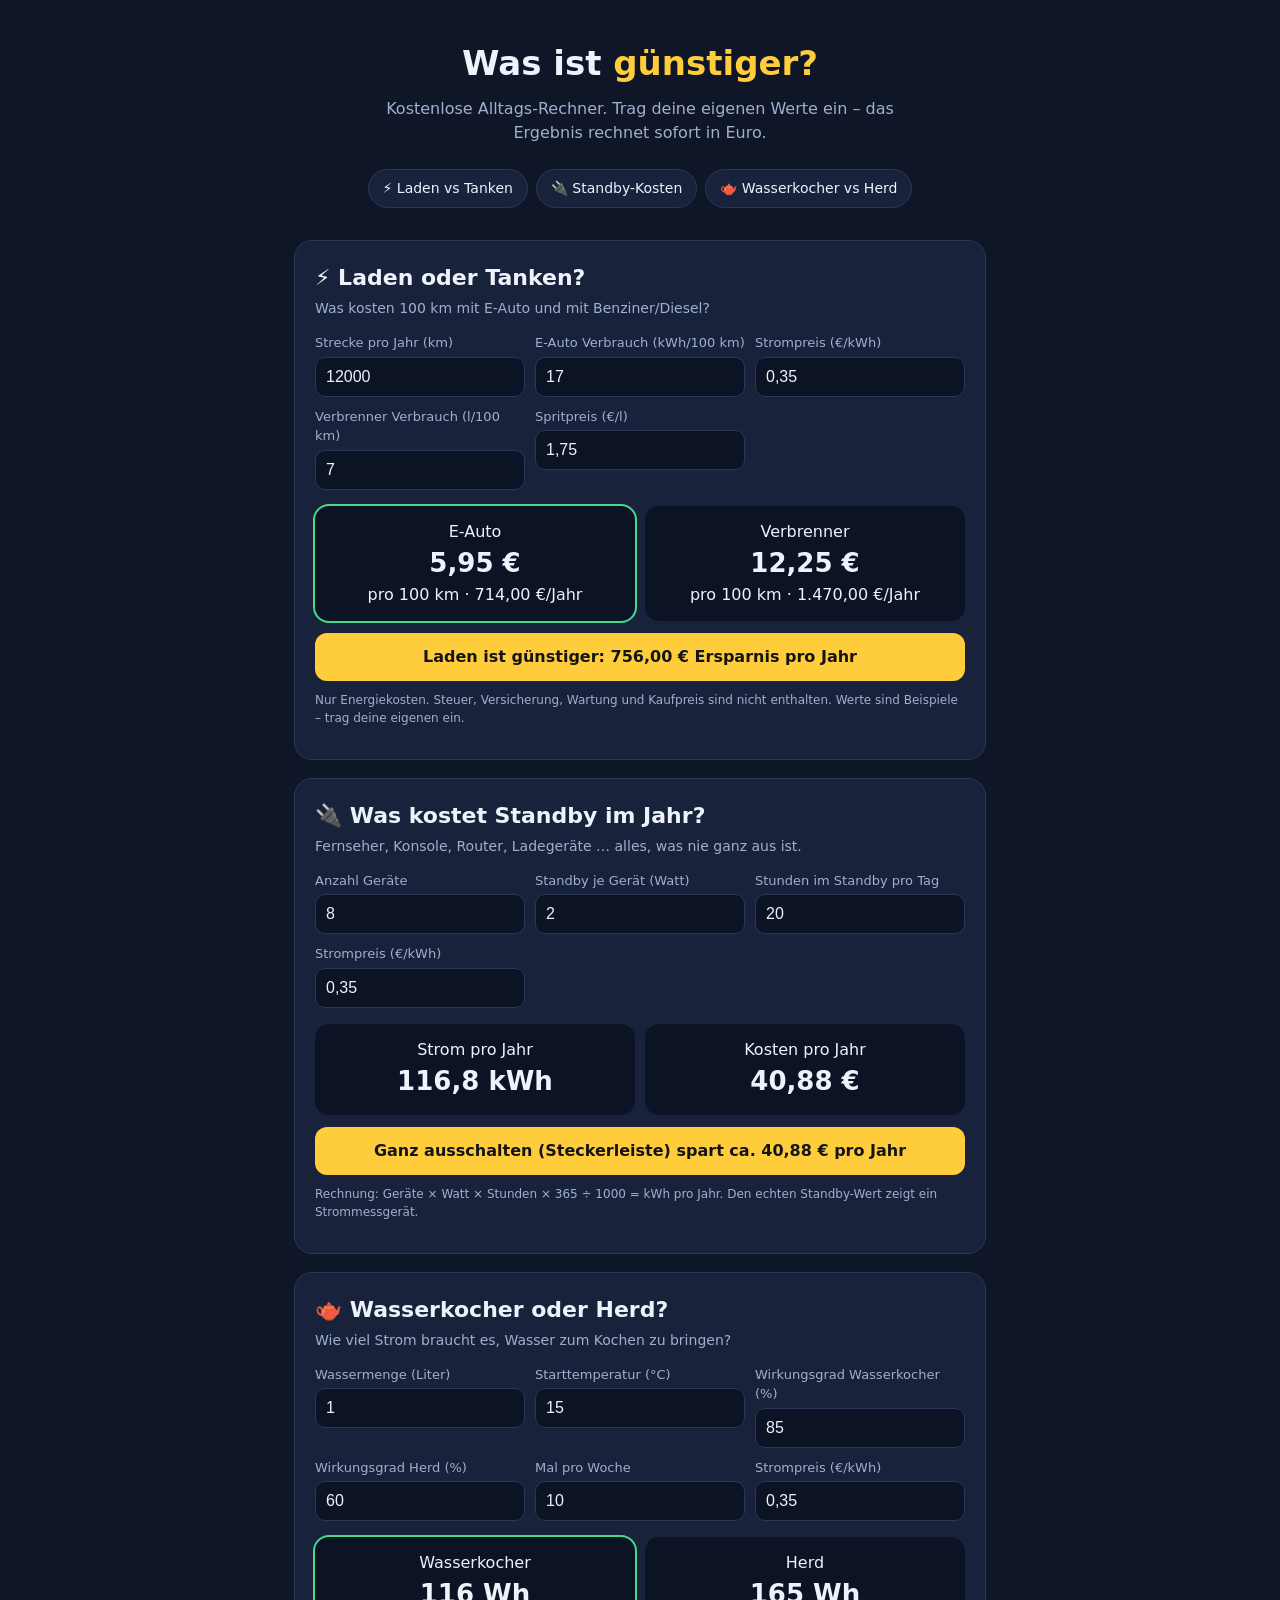
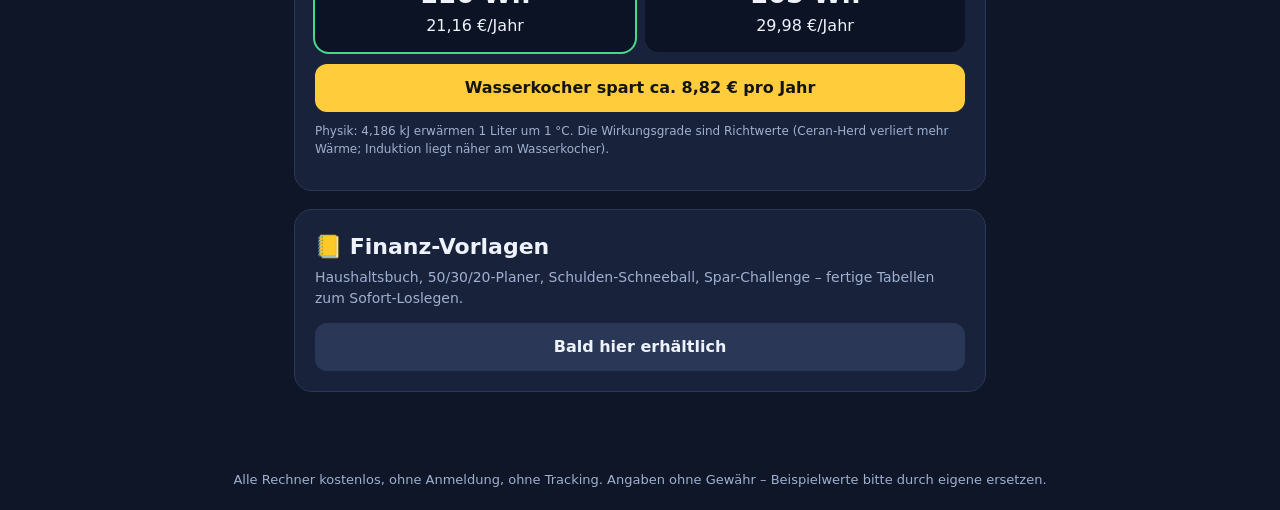
==== sparen/index.html @ ffa92a1b "Neue Webseite „Was ist günstiger?“: 3 Alltags-Rechner (Laden vs Tanken, Standby, Wasserkocher vs Her" ====
<!DOCTYPE html>
<html lang="de"><head><meta charset="utf-8"><meta name="viewport" content="width=device-width,initial-scale=1">
<title>Was ist günstiger? – Rechner für den Alltag</title>
<meta name="description" content="Kostenlose Rechner: Laden oder Tanken, was kostet Standby, Wasserkocher oder Herd. Eigene Werte eintragen, sofort Ergebnis in Euro.">
<style>
:root{--bg:#0f1628;--card:#18223b;--ln:#2a3756;--tx:#eef2fa;--mut:#9fb0cf;--y:#ffcd3c;--g:#46d98a;--r:#ff6b6b}
*{box-sizing:border-box}body{margin:0;background:var(--bg);color:var(--tx);font:16px/1.5 system-ui,-apple-system,Segoe UI,Roboto,sans-serif}
header{padding:38px 18px 10px;text-align:center}h1{margin:0;font-size:34px}h1 span{color:var(--y)}header p{color:var(--mut);margin:8px auto 0;max-width:560px}
nav{display:flex;gap:8px;justify-content:center;flex-wrap:wrap;padding:14px}nav a{color:var(--tx);text-decoration:none;background:var(--card);border:1px solid var(--ln);padding:8px 14px;border-radius:999px;font-size:14px}
main{max-width:720px;margin:0 auto;padding:0 14px 40px}
section{background:var(--card);border:1px solid var(--ln);border-radius:18px;padding:20px;margin:18px 0}
h2{margin:0 0 4px;font-size:22px}.sub{color:var(--mut);margin:0 0 14px;font-size:14px}
.grid{display:grid;grid-template-columns:repeat(auto-fit,minmax(200px,1fr));gap:10px}
label{display:block;font-size:13px;color:var(--mut)}input{width:100%;margin-top:4px;padding:10px;border-radius:10px;border:1px solid var(--ln);background:#0c1324;color:var(--tx);font-size:16px}
.res{margin-top:16px;display:grid;grid-template-columns:1fr 1fr;gap:10px}.box{background:#0c1324;border-radius:14px;padding:14px;text-align:center}
.box b{display:block;font-size:26px}.win{outline:2px solid var(--g)}.verdict{margin-top:12px;background:var(--y);color:#141414;border-radius:12px;padding:12px;font-weight:700;text-align:center}
.note{font-size:12px;color:var(--mut);margin-top:10px}footer{text-align:center;color:var(--mut);font-size:13px;padding:20px}
</style></head><body>
<header><h1>Was ist <span>günstiger?</span></h1><p>Kostenlose Alltags-Rechner. Trag deine eigenen Werte ein – das Ergebnis rechnet sofort in Euro.</p></header>
<nav><a href="#laden">⚡ Laden vs Tanken</a><a href="#standby">🔌 Standby-Kosten</a><a href="#wasser">🫖 Wasserkocher vs Herd</a></nav>
<main>
<section id="laden"><h2>⚡ Laden oder Tanken?</h2><p class="sub">Was kosten 100 km mit E-Auto und mit Benziner/Diesel?</p>
<div class="grid">
<label>Strecke pro Jahr (km)<input id="l_km" type="text" inputmode="decimal" value="12000"></label>
<label>E-Auto Verbrauch (kWh/100 km)<input id="l_ev" type="text" inputmode="decimal" value="17"></label>
<label>Strompreis (€/kWh)<input id="l_sp" type="text" inputmode="decimal" value="0,35"></label>
<label>Verbrenner Verbrauch (l/100 km)<input id="l_vb" type="text" inputmode="decimal" value="7"></label>
<label>Spritpreis (€/l)<input id="l_pp" type="text" inputmode="decimal" value="1,75"></label></div>
<div class="res"><div class="box" id="l_a">E-Auto<b>–</b></div><div class="box" id="l_b">Verbrenner<b>–</b></div></div><div class="verdict" id="l_v"></div>
<p class="note">Nur Energiekosten. Steuer, Versicherung, Wartung und Kaufpreis sind nicht enthalten. Werte sind Beispiele – trag deine eigenen ein.</p></section>

<section id="standby"><h2>🔌 Was kostet Standby im Jahr?</h2><p class="sub">Fernseher, Konsole, Router, Ladegeräte … alles, was nie ganz aus ist.</p>
<div class="grid">
<label>Anzahl Geräte<input id="s_n" type="text" inputmode="decimal" value="8"></label>
<label>Standby je Gerät (Watt)<input id="s_w" type="text" inputmode="decimal" value="2"></label>
<label>Stunden im Standby pro Tag<input id="s_h" type="text" inputmode="decimal" value="20"></label>
<label>Strompreis (€/kWh)<input id="s_sp" type="text" inputmode="decimal" value="0,35"></label></div>
<div class="res"><div class="box">Strom pro Jahr<b id="s_kwh">–</b></div><div class="box">Kosten pro Jahr<b id="s_eur">–</b></div></div><div class="verdict" id="s_v"></div>
<p class="note">Rechnung: Geräte × Watt × Stunden × 365 ÷ 1000 = kWh pro Jahr. Den echten Standby-Wert zeigt ein Strommessgerät.</p></section>

<section id="wasser"><h2>🫖 Wasserkocher oder Herd?</h2><p class="sub">Wie viel Strom braucht es, Wasser zum Kochen zu bringen?</p>
<div class="grid">
<label>Wassermenge (Liter)<input id="w_l" type="text" inputmode="decimal" value="1"></label>
<label>Starttemperatur (°C)<input id="w_t" type="text" inputmode="decimal" value="15"></label>
<label>Wirkungsgrad Wasserkocher (%)<input id="w_k" type="text" inputmode="decimal" value="85"></label>
<label>Wirkungsgrad Herd (%)<input id="w_h" type="text" inputmode="decimal" value="60"></label>
<label>Mal pro Woche<input id="w_x" type="text" inputmode="decimal" value="10"></label>
<label>Strompreis (€/kWh)<input id="w_sp" type="text" inputmode="decimal" value="0,35"></label></div>
<div class="res"><div class="box" id="w_a">Wasserkocher<b>–</b></div><div class="box" id="w_b">Herd<b>–</b></div></div><div class="verdict" id="w_v"></div>
<p class="note">Physik: 4,186 kJ erwärmen 1 Liter um 1 °C. Die Wirkungsgrade sind Richtwerte (Ceran-Herd verliert mehr Wärme; Induktion liegt näher am Wasserkocher).</p></section>

<section id="vorlagen"><h2>📒 Finanz-Vorlagen</h2><p class="sub">Haushaltsbuch, 50/30/20-Planer, Schulden-Schneeball, Spar-Challenge – fertige Tabellen zum Sofort-Loslegen.</p>
<div class="verdict" style="background:#2a3756;color:var(--tx)">Bald hier erhältlich</div></section>
</main>
<footer>Alle Rechner kostenlos, ohne Anmeldung, ohne Tracking. Angaben ohne Gewähr – Beispielwerte bitte durch eigene ersetzen.</footer>
<script>
const v=id=>parseFloat(document.getElementById(id).value.replace(',','.'))||0,eur=x=>x.toLocaleString('de-DE',{style:'currency',currency:'EUR'}),
num=(x,d=1)=>x.toLocaleString('de-DE',{maximumFractionDigits:d}),set=(id,h)=>document.getElementById(id).innerHTML=h;
function laden(){const a=v('l_ev')*v('l_sp'),b=v('l_vb')*v('l_pp'),j=v('l_km')/100;
 set('l_a',`E-Auto<b>${eur(a)}</b>pro 100 km · ${eur(a*j)}/Jahr`);set('l_b',`Verbrenner<b>${eur(b)}</b>pro 100 km · ${eur(b*j)}/Jahr`);
 document.getElementById('l_a').classList.toggle('win',a<b);document.getElementById('l_b').classList.toggle('win',b<a);
 set('l_v',a===b?'Gleich teuer':`${a<b?'Laden':'Tanken'} ist günstiger: ${eur(Math.abs(b-a)*j)} Ersparnis pro Jahr`)}
function standby(){const k=v('s_n')*v('s_w')*v('s_h')*365/1000,e=k*v('s_sp');set('s_kwh',num(k)+' kWh');set('s_eur',eur(e));
 set('s_v',`Ganz ausschalten (Steckerleiste) spart ca. ${eur(e)} pro Jahr`)}
function wasser(){const kwh=4.186*v('w_l')*Math.max(0,100-v('w_t'))/3600,kk=kwh/(v('w_k')/100||1),hh=kwh/(v('w_h')/100||1),n=v('w_x')*52,p=v('w_sp');
 set('w_a',`Wasserkocher<b>${num(kk*1000,0)} Wh</b>${eur(kk*p*n)}/Jahr`);set('w_b',`Herd<b>${num(hh*1000,0)} Wh</b>${eur(hh*p*n)}/Jahr`);
 document.getElementById('w_a').classList.toggle('win',kk<hh);document.getElementById('w_b').classList.toggle('win',hh<kk);
 set('w_v',kk===hh?'Gleich':`${kk<hh?'Wasserkocher':'Herd'} spart ca. ${eur(Math.abs(hh-kk)*p*n)} pro Jahr`)}
document.querySelectorAll('input').forEach(i=>i.addEventListener('input',()=>{laden();standby();wasser()}));laden();standby();wasser();
</script></body></html>
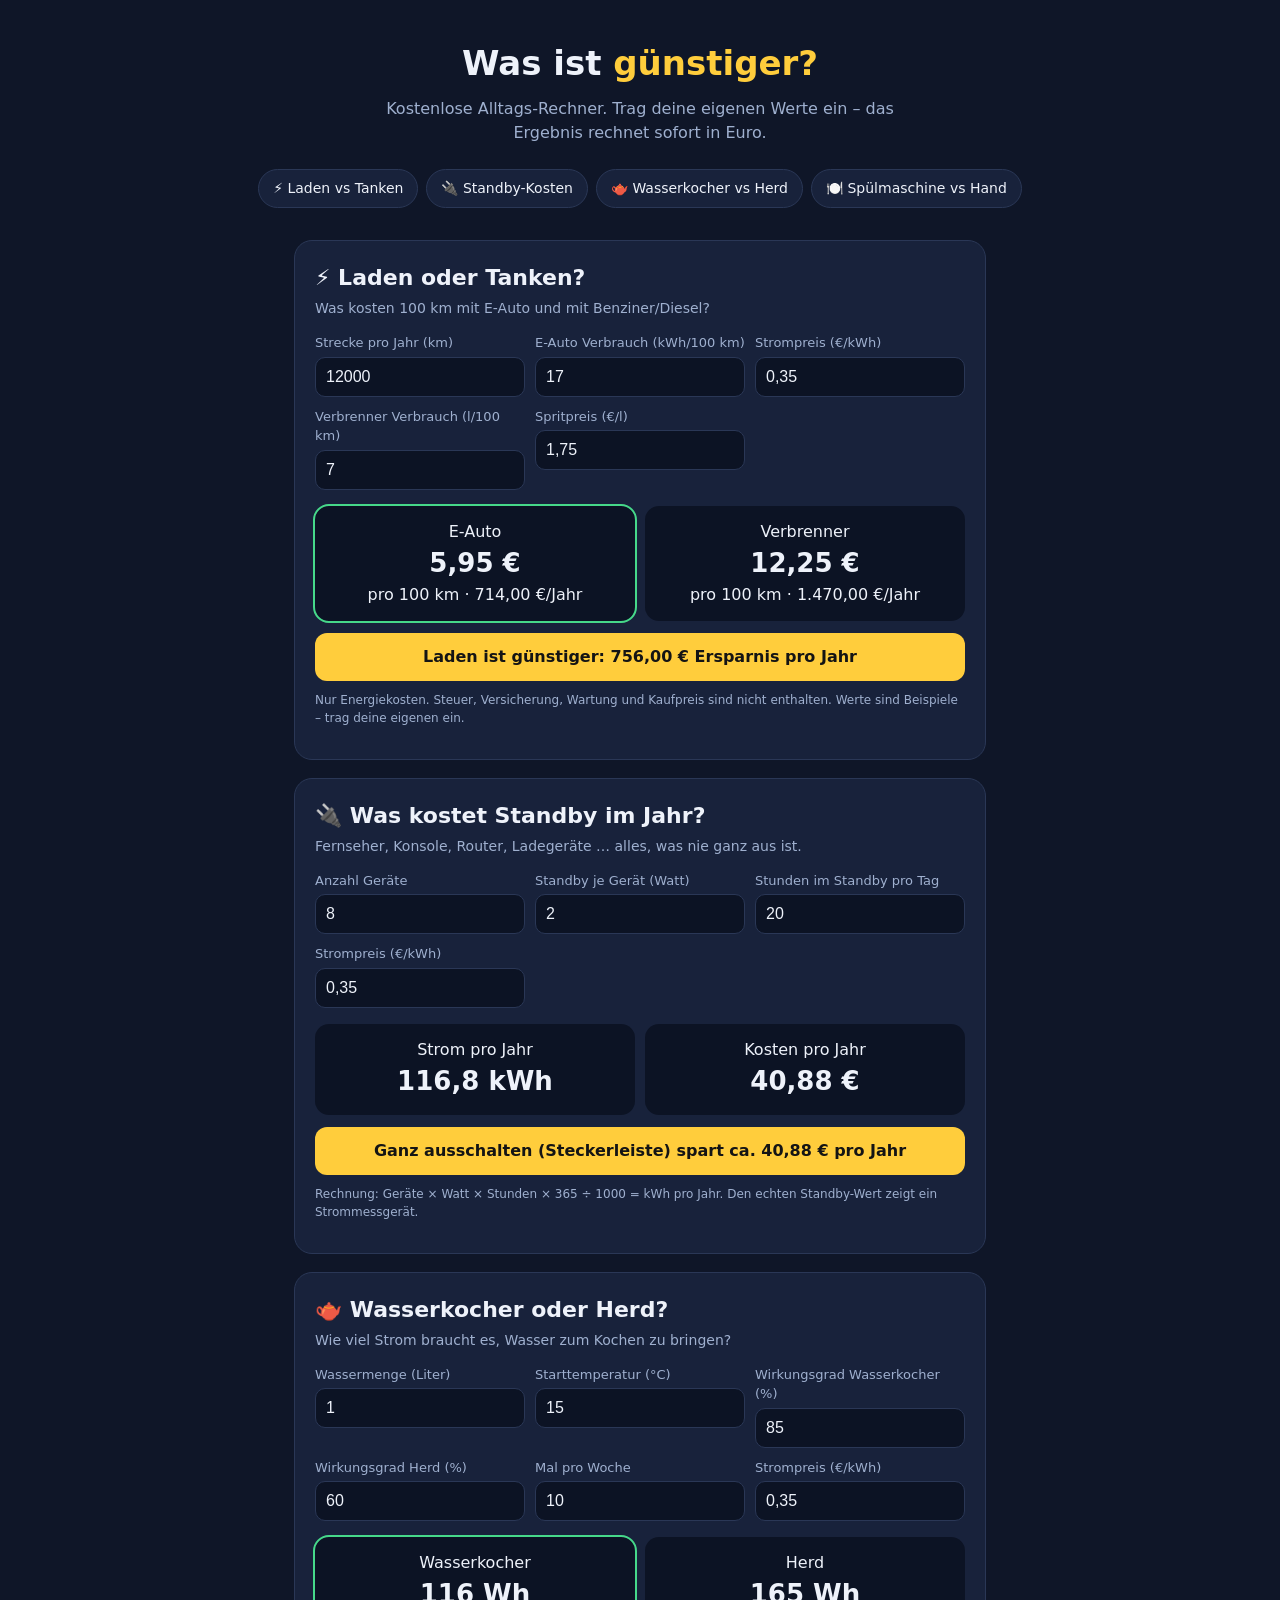
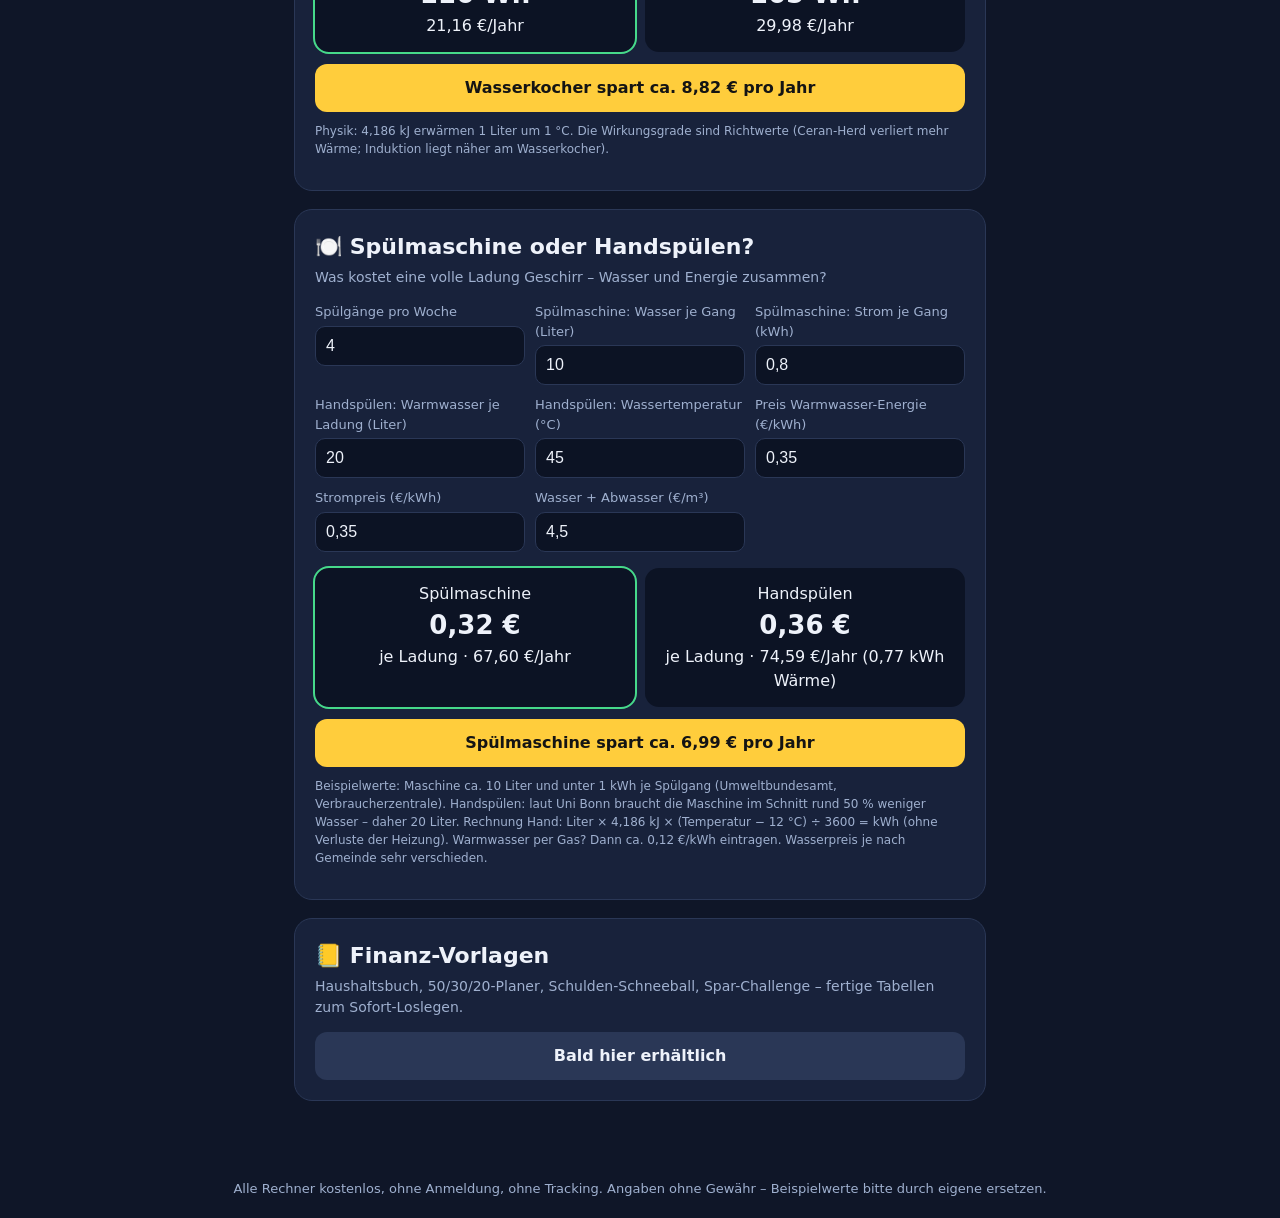
==== commit 954c0aa7: "Sparen: neuer Rechner Spülmaschine vs Handspülen, Zahleneingabe mit Tausenderpunkt, SEO-Titel Co-Aut" ====
--- a/sparen/index.html
+++ b/sparen/index.html
@@ -1,7 +1,11 @@
 <!DOCTYPE html>
 <html lang="de"><head><meta charset="utf-8"><meta name="viewport" content="width=device-width,initial-scale=1">
-<title>Was ist günstiger? – Rechner für den Alltag</title>
-<meta name="description" content="Kostenlose Rechner: Laden oder Tanken, was kostet Standby, Wasserkocher oder Herd. Eigene Werte eintragen, sofort Ergebnis in Euro.">
+<title>Was ist günstiger? – Spar-Rechner: Laden vs Tanken, Standby, Spülmaschine</title>
+<link rel="canonical" href="https://lucassebastianbehrens-lang.github.io/jarvis/sparen/">
+<meta property="og:title" content="Was ist günstiger? – Rechner für den Alltag">
+<meta property="og:description" content="Laden oder Tanken, Standby-Kosten, Wasserkocher oder Herd, Spülmaschine oder Handspülen – eigene Werte eintragen, Ergebnis sofort in Euro.">
+<meta property="og:type" content="website"><meta name="robots" content="index,follow">
+<meta name="description" content="Kostenlose Rechner: Laden oder Tanken, was kostet Standby, Wasserkocher oder Herd, Spülmaschine oder Handspülen. Eigene Werte eintragen, sofort Ergebnis in Euro.">
 <style>
 :root{--bg:#0f1628;--card:#18223b;--ln:#2a3756;--tx:#eef2fa;--mut:#9fb0cf;--y:#ffcd3c;--g:#46d98a;--r:#ff6b6b}
 *{box-sizing:border-box}body{margin:0;background:var(--bg);color:var(--tx);font:16px/1.5 system-ui,-apple-system,Segoe UI,Roboto,sans-serif}
@@ -17,7 +21,7 @@
 .note{font-size:12px;color:var(--mut);margin-top:10px}footer{text-align:center;color:var(--mut);font-size:13px;padding:20px}
 </style></head><body>
 <header><h1>Was ist <span>günstiger?</span></h1><p>Kostenlose Alltags-Rechner. Trag deine eigenen Werte ein – das Ergebnis rechnet sofort in Euro.</p></header>
-<nav><a href="#laden">⚡ Laden vs Tanken</a><a href="#standby">🔌 Standby-Kosten</a><a href="#wasser">🫖 Wasserkocher vs Herd</a></nav>
+<nav><a href="#laden">⚡ Laden vs Tanken</a><a href="#standby">🔌 Standby-Kosten</a><a href="#wasser">🫖 Wasserkocher vs Herd</a><a href="#spuelen">🍽️ Spülmaschine vs Hand</a></nav>
 <main>
 <section id="laden"><h2>⚡ Laden oder Tanken?</h2><p class="sub">Was kosten 100 km mit E-Auto und mit Benziner/Diesel?</p>
 <div class="grid">
@@ -49,12 +53,25 @@
 <div class="res"><div class="box" id="w_a">Wasserkocher<b>–</b></div><div class="box" id="w_b">Herd<b>–</b></div></div><div class="verdict" id="w_v"></div>
 <p class="note">Physik: 4,186 kJ erwärmen 1 Liter um 1 °C. Die Wirkungsgrade sind Richtwerte (Ceran-Herd verliert mehr Wärme; Induktion liegt näher am Wasserkocher).</p></section>
 
+<section id="spuelen"><h2>🍽️ Spülmaschine oder Handspülen?</h2><p class="sub">Was kostet eine volle Ladung Geschirr – Wasser und Energie zusammen?</p>
+<div class="grid">
+<label>Spülgänge pro Woche<input id="d_n" type="text" inputmode="decimal" value="4"></label>
+<label>Spülmaschine: Wasser je Gang (Liter)<input id="d_ml" type="text" inputmode="decimal" value="10"></label>
+<label>Spülmaschine: Strom je Gang (kWh)<input id="d_mk" type="text" inputmode="decimal" value="0,8"></label>
+<label>Handspülen: Warmwasser je Ladung (Liter)<input id="d_hl" type="text" inputmode="decimal" value="20"></label>
+<label>Handspülen: Wassertemperatur (°C)<input id="d_ht" type="text" inputmode="decimal" value="45"></label>
+<label>Preis Warmwasser-Energie (€/kWh)<input id="d_wp" type="text" inputmode="decimal" value="0,35"></label>
+<label>Strompreis (€/kWh)<input id="d_sp" type="text" inputmode="decimal" value="0,35"></label>
+<label>Wasser + Abwasser (€/m³)<input id="d_wa" type="text" inputmode="decimal" value="4,5"></label></div>
+<div class="res"><div class="box" id="d_a">Spülmaschine<b>–</b></div><div class="box" id="d_b">Handspülen<b>–</b></div></div><div class="verdict" id="d_v"></div>
+<p class="note">Beispielwerte: Maschine ca. 10 Liter und unter 1 kWh je Spülgang (Umweltbundesamt, Verbraucherzentrale). Handspülen: laut Uni Bonn braucht die Maschine im Schnitt rund 50 % weniger Wasser – daher 20 Liter. Rechnung Hand: Liter × 4,186 kJ × (Temperatur − 12 °C) ÷ 3600 = kWh (ohne Verluste der Heizung). Warmwasser per Gas? Dann ca. 0,12 €/kWh eintragen. Wasserpreis je nach Gemeinde sehr verschieden.</p></section>
+
 <section id="vorlagen"><h2>📒 Finanz-Vorlagen</h2><p class="sub">Haushaltsbuch, 50/30/20-Planer, Schulden-Schneeball, Spar-Challenge – fertige Tabellen zum Sofort-Loslegen.</p>
 <div class="verdict" style="background:#2a3756;color:var(--tx)">Bald hier erhältlich</div></section>
 </main>
 <footer>Alle Rechner kostenlos, ohne Anmeldung, ohne Tracking. Angaben ohne Gewähr – Beispielwerte bitte durch eigene ersetzen.</footer>
 <script>
-const v=id=>parseFloat(document.getElementById(id).value.replace(',','.'))||0,eur=x=>x.toLocaleString('de-DE',{style:'currency',currency:'EUR'}),
+const v=id=>{let t=document.getElementById(id).value.trim().replace(/\s|€|%/g,'');if(t.includes(','))t=t.replace(/\./g,'').replace(',','.');else if(/^\d{1,3}(\.\d{3})+$/.test(t))t=t.replace(/\./g,'');return parseFloat(t)||0},eur=x=>x.toLocaleString('de-DE',{style:'currency',currency:'EUR'}),
 num=(x,d=1)=>x.toLocaleString('de-DE',{maximumFractionDigits:d}),set=(id,h)=>document.getElementById(id).innerHTML=h;
 function laden(){const a=v('l_ev')*v('l_sp'),b=v('l_vb')*v('l_pp'),j=v('l_km')/100;
  set('l_a',`E-Auto<b>${eur(a)}</b>pro 100 km · ${eur(a*j)}/Jahr`);set('l_b',`Verbrenner<b>${eur(b)}</b>pro 100 km · ${eur(b*j)}/Jahr`);
@@ -66,5 +83,9 @@
  set('w_a',`Wasserkocher<b>${num(kk*1000,0)} Wh</b>${eur(kk*p*n)}/Jahr`);set('w_b',`Herd<b>${num(hh*1000,0)} Wh</b>${eur(hh*p*n)}/Jahr`);
  document.getElementById('w_a').classList.toggle('win',kk<hh);document.getElementById('w_b').classList.toggle('win',hh<kk);
  set('w_v',kk===hh?'Gleich':`${kk<hh?'Wasserkocher':'Herd'} spart ca. ${eur(Math.abs(hh-kk)*p*n)} pro Jahr`)}
-document.querySelectorAll('input').forEach(i=>i.addEventListener('input',()=>{laden();standby();wasser()}));laden();standby();wasser();
+function spuelen(){const n=v('d_n')*52,m=v('d_mk')*v('d_sp')+v('d_ml')/1000*v('d_wa'),hk=4.186*v('d_hl')*Math.max(0,v('d_ht')-12)/3600,h=hk*v('d_wp')+v('d_hl')/1000*v('d_wa');
+ set('d_a',`Spülmaschine<b>${eur(m)}</b>je Ladung · ${eur(m*n)}/Jahr`);set('d_b',`Handspülen<b>${eur(h)}</b>je Ladung · ${eur(h*n)}/Jahr (${num(hk,2)} kWh Wärme)`);
+ document.getElementById('d_a').classList.toggle('win',m<h);document.getElementById('d_b').classList.toggle('win',h<m);
+ set('d_v',m===h?'Gleich teuer':`${m<h?'Spülmaschine':'Handspülen'} spart ca. ${eur(Math.abs(h-m)*n)} pro Jahr`)}
+const alle=()=>{laden();standby();wasser();spuelen()};document.querySelectorAll('input').forEach(i=>i.addEventListener('input',alle));alle();
 </script></body></html>
